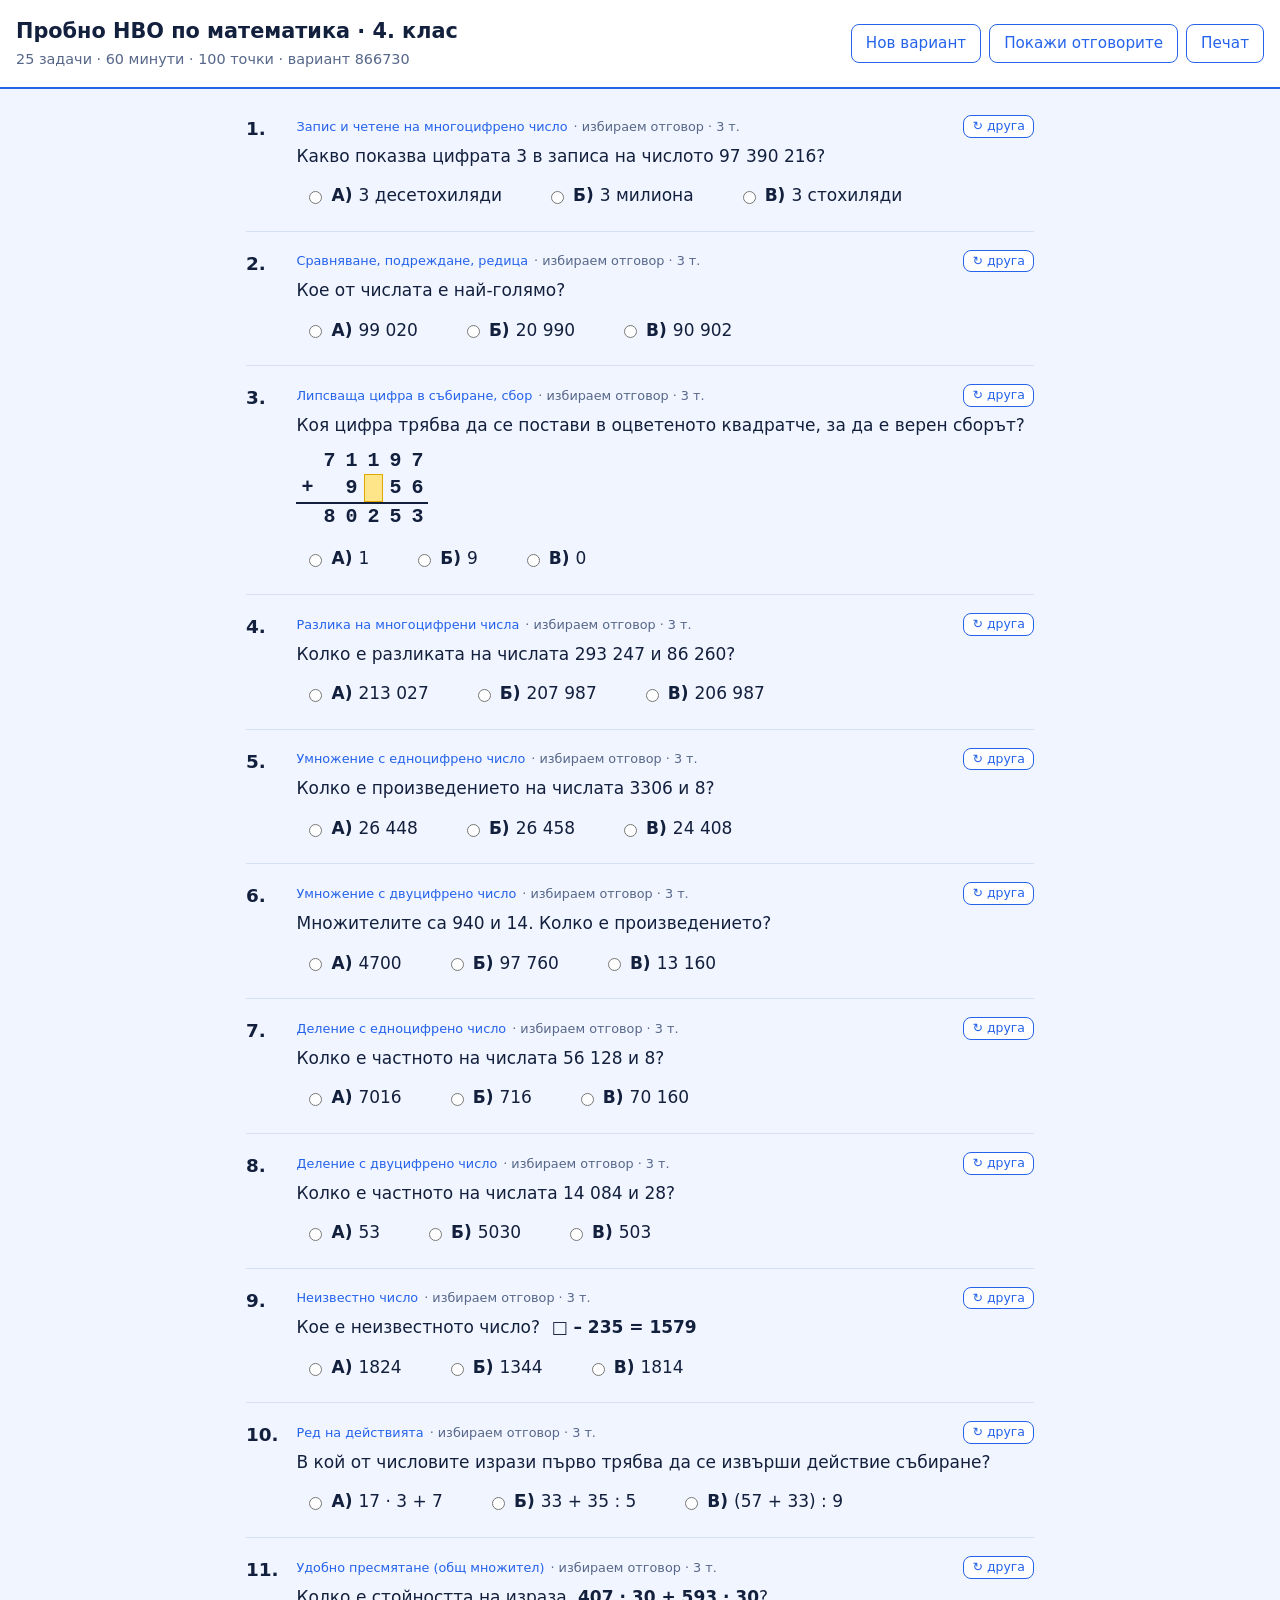
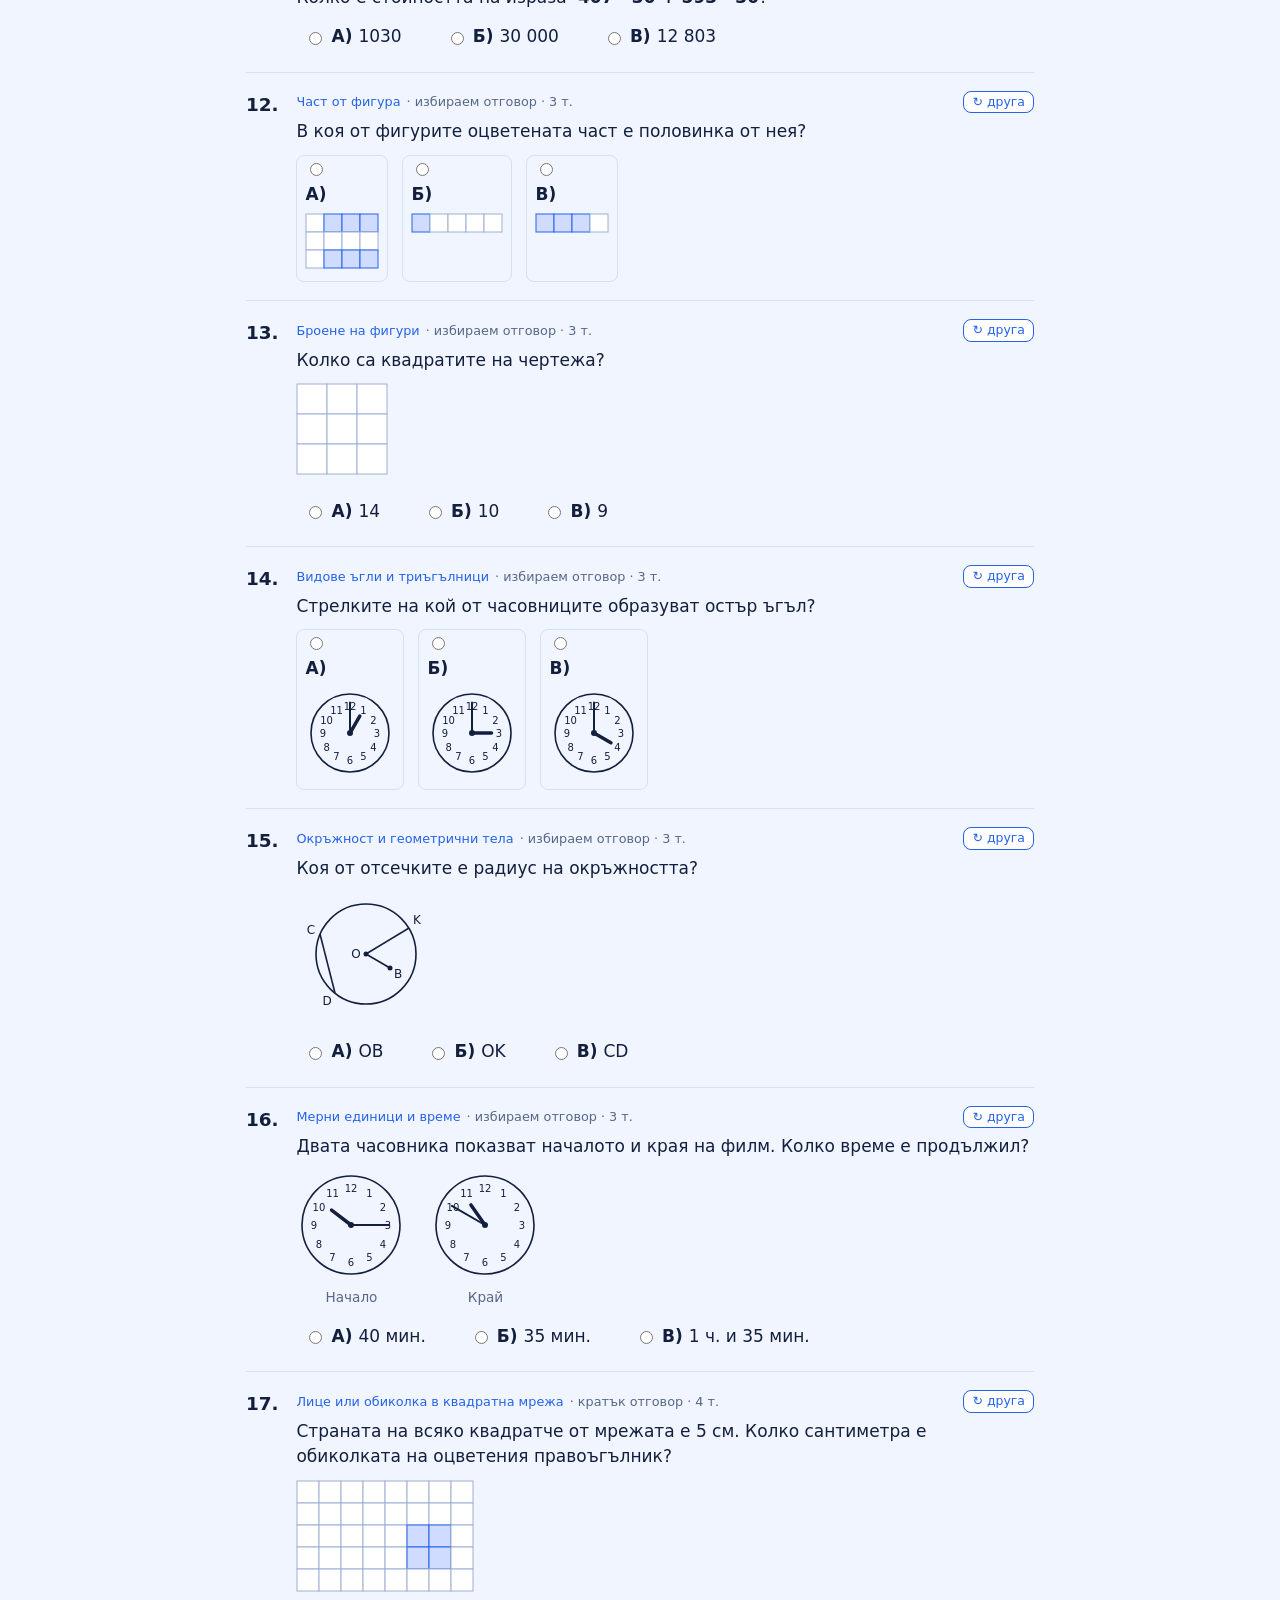
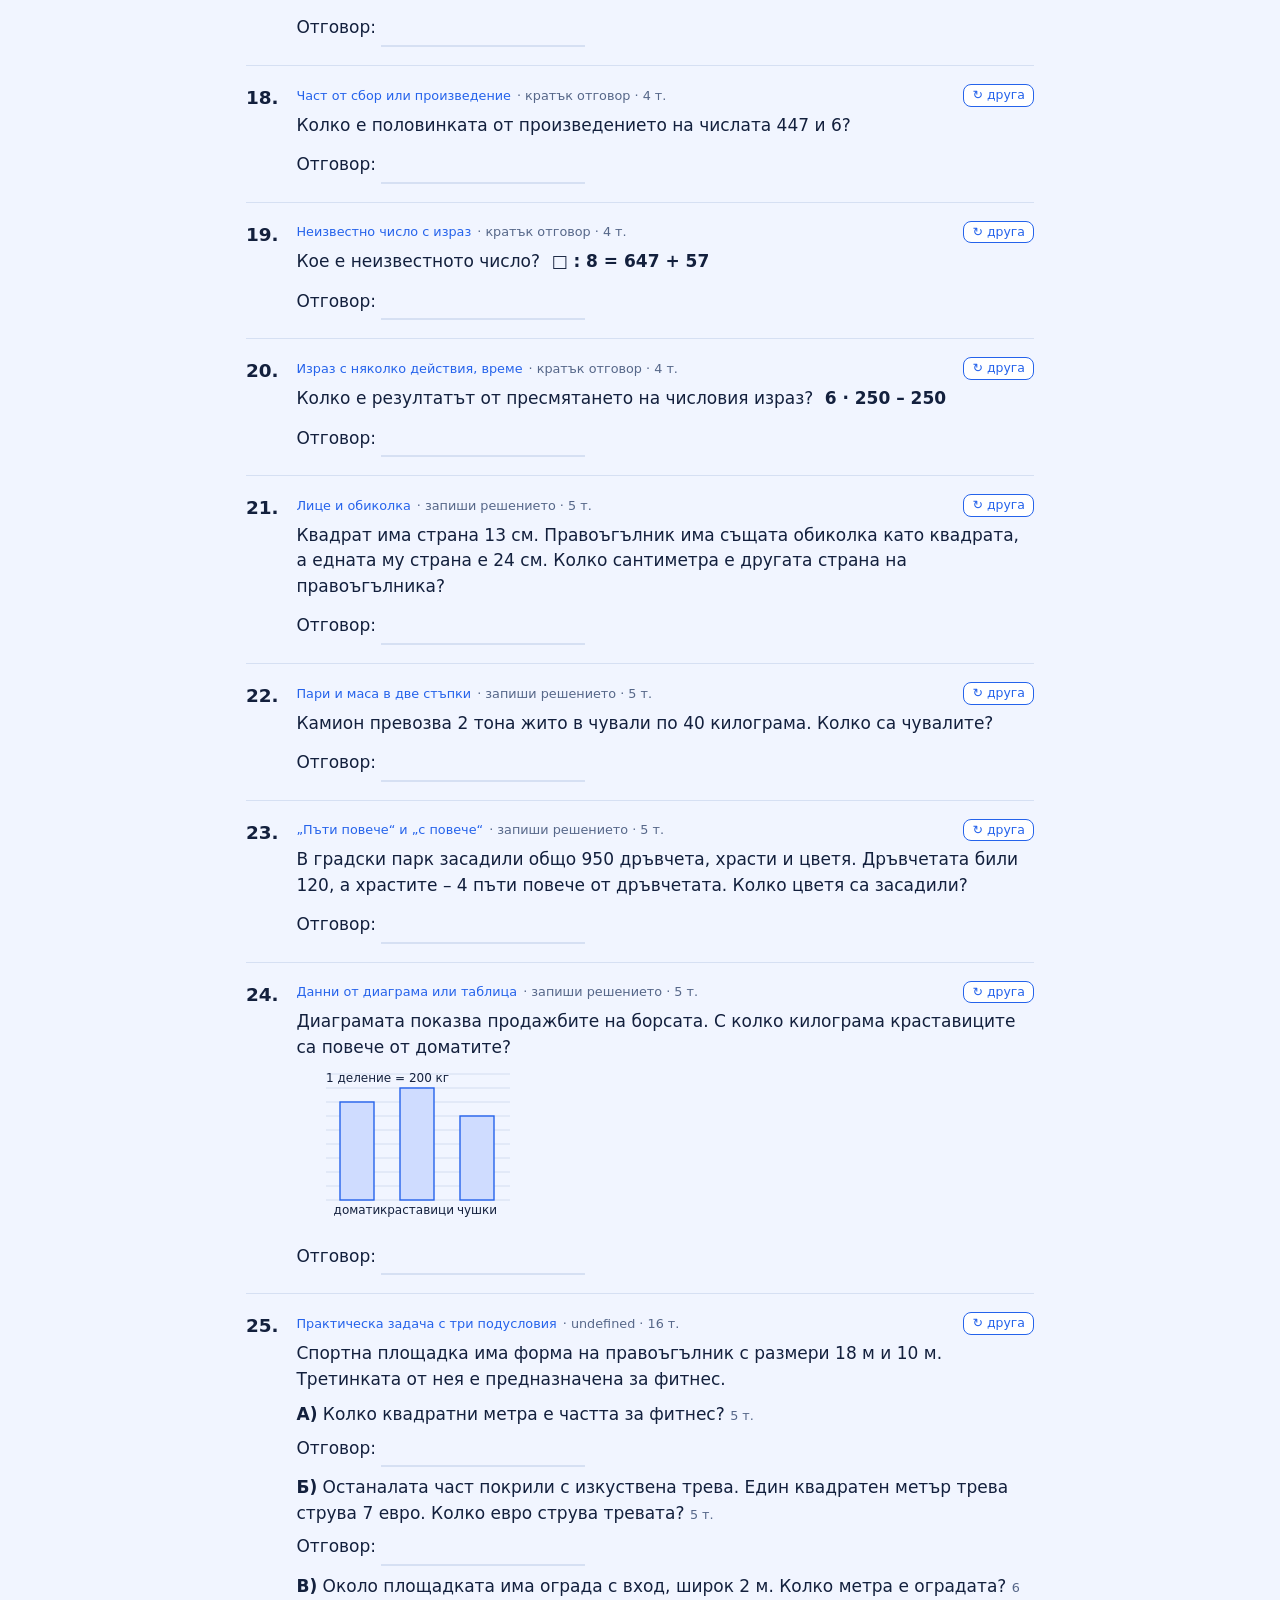
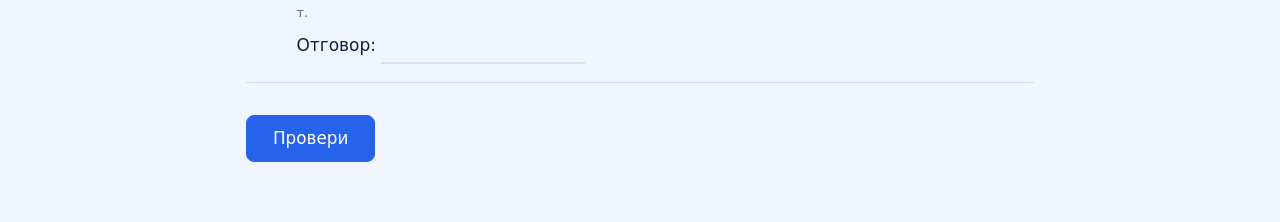
==== print.html @ 080a619b "Публикуване от LTFB 9f6ef37" ====
<!doctype html>
<html lang="bg">
<head>
  <meta charset="utf-8">
  <meta name="viewport" content="width=device-width, initial-scale=1">
  <title>Пробно НВО за печат</title>
  <link id="theme-css" rel="stylesheet" href="themes/blue/theme.css">
  <script src="theme.js"></script>
  <link rel="stylesheet" href="drawings.css">
  <link rel="stylesheet" href="print.css">
</head>
<body>
  <header class="print-header">
    <div>
      <h1>Пробно НВО по математика · 4. клас</h1>
      <p class="subtitle">25 задачи · 60 минути · 100 точки · <span id="variant"></span></p>
    </div>
    <nav class="buttons">
      <button id="new-variant">Нов вариант</button>
      <button id="show-answers" aria-pressed="false">Покажи отговорите</button>
      <button id="print-btn">Печат</button>
    </nav>
  </header>
  <main id="test"></main>
  <footer class="footer-bar">
    <button id="check" class="primary">Провери</button>
    <div id="result" aria-live="polite"></div>
  </footer>
  <script src="core.js"></script>
  <script src="generators.js"></script>
  <script src="print.js"></script>
</body>
</html>
---- themes/blue/theme.css ----
/* Theme "Blue" (the default). The whole look of the app comes from here:
   colours, fonts, shadows, radii, icons and images.
   New theme = a copy of this folder with other values (see ../README.md).
   Paths in url() are relative to app/ (inside a CSS custom property, url() resolves against the stylesheet that uses it). */
:root {
  /* backgrounds */
  --bg-page: #f1f5ff;                     /* pages outside the test */
  --bg-desk: #f2f2f1;                     /* the "desk" under the sheet during a test: a white table */
  --bg-desk-image: url("themes/blue/img/table.svg");
  --veil-rgb: 242, 242, 241;              /* the veil above and below in focus (same colour as the desk) */
  --paper: #ffffff;                       /* the sheet of paper */
  --surface: #ffffff;                     /* cards, buttons, fields */
  --surface-2: #eef3ff;                   /* hover, lightly tinted areas */
  --track: #e2e9f8;                       /* the empty part of the meters */
  --neighbour-veil: rgba(255, 255, 255, .45); /* the veil over the neighbouring tasks */
  --neighbour-veil-blur: 1.6px;

  /* text and lines */
  --ink: #13203d;
  --muted: #566789;
  --line: #d6e0f3;
  --line-strong: #9db0d3;
  --grid: #d3ddf0;                        /* grid lines of charts and diagrams */

  /* accent */
  --accent: #2563eb;
  --accent-dark: #1b4fcf;
  --accent-light: #e5edff;
  --on-accent: #ffffff;                   /* text on the accent */
  --fill: #cfdcff;                        /* filled cells in drawings */
  --yellow: #ffc400;

  /* states */
  --correct: #15934a;
  --correct-bg: #dcf7e6;
  --wrong: #d92d2d;
  --wrong-bg: #fde3e3;
  --stamp: #d92d2d;                       /* the red stamp with the points */
  --important: #a86400;
  --important-bg: #fff3d3;
  --hidden-digit-bg: #ffe58a;             /* the hidden digit □ */
  --hidden-digit-border: #e0a800;

  /* chart series (checked for colour blindness, up to 3 at once) */
  --series-1: #2a78d6;
  --series-2: #eb6834;
  --series-3: #1baf7a;

  /* fonts */
  --font: "Segoe UI", system-ui, -apple-system, sans-serif;
  --font-numbers: ui-monospace, Menlo, monospace;
  --font-stamp: Georgia, serif;
  --font-paper: "Times New Roman", Times, "Liberation Serif", serif;   /* the sheet: like the real MON test (Times 12 pt) */

  /* shape */
  --radius: 10px;
  --radius-large: 14px;
  --radius-paper: 6px;
  --arrow-size: 48px;                     /* the up/down arrows: large, finger-sized */
  --shadow-small: 0 2px 10px rgba(19, 32, 61, .08);
  --shadow-paper: 0 1px 3px rgba(19, 32, 61, .12), 0 18px 50px rgba(19, 32, 61, .14);

  /* icons (masks: the colour comes from the text) and images */
  --icon-sheet: url("themes/blue/icons/sheet.svg");
  --icon-focus: url("themes/blue/icons/focus.svg");
  --icon-up: url("themes/blue/icons/up.svg");
  --icon-down: url("themes/blue/icons/down.svg");
  --icon-exit: url("themes/blue/icons/exit.svg");
  --logo: url("themes/blue/img/logo.svg");
  --avatar: url("themes/blue/img/avatar.png");   /* the fluffy mascot on the home page (pose "reading" from assets/mascot/poses-12.png) */
}
---- drawings.css ----
/* Task drawings: shared by all pages */
.diagram { max-width: 100%; height: auto; }
.diagram .fig, .diagram .clock-face { fill: none; stroke: var(--ink); stroke-width: 1.6; }
.diagram .hidden-edge { stroke-dasharray: 4 3; stroke-width: 1.1; }
.diagram .cell { fill: var(--paper); stroke: var(--line-strong); stroke-width: 1; }
.diagram .cell.filled { fill: var(--fill); stroke: var(--accent); }
.diagram .hand { stroke: var(--ink); stroke-width: 2; stroke-linecap: round; }
.diagram .hand.thick { stroke-width: 3.5; }
.diagram .clock-digit { font-size: 10px; fill: var(--ink); }
.diagram .dot { fill: var(--ink); }
.diagram .label { font-size: 12px; fill: var(--ink); }
.diagram .grid-line { stroke: var(--grid); stroke-width: 1; }
.diagram .bar { fill: var(--fill); stroke: var(--accent); stroke-width: 1.4; }
.clock-pair { display: flex; gap: 24px; }
.clock-pair figure { margin: 0; text-align: center; }
.clock-pair figcaption { font-size: .85rem; color: var(--muted); }
.column-sum { font: 600 20px/1.3 var(--font-numbers); border-collapse: collapse; }
.column-sum td { width: 1.1em; text-align: center; padding: 0; }
.column-sum .sum-line td { border-top: 2px solid var(--ink); }
.hidden-digit { display: inline-block; width: .95em; background: var(--hidden-digit-bg); border: 1px solid var(--hidden-digit-border); color: transparent; }
.data-table { border-collapse: collapse; font-size: .95rem; }
.data-table th, .data-table td { border: 1px solid var(--line); padding: 4px 10px; text-align: left; }
.data-table th { background: var(--surface-2); }
---- print.css ----
* { box-sizing: border-box; }
body { margin: 0; background: var(--bg-page); color: var(--ink); font: 17px/1.5 var(--font); }
.print-header { display: flex; flex-wrap: wrap; gap: 12px; justify-content: space-between; align-items: center; padding: 16px; border-bottom: 2px solid var(--accent); background: var(--surface); position: sticky; top: 0; z-index: 2; }
h1 { font-size: 1.3rem; margin: 0; }
.subtitle { margin: 2px 0 0; color: var(--muted); font-size: .9rem; }
.buttons { display: flex; gap: 8px; flex-wrap: wrap; }
button { font: inherit; font-size: .95rem; padding: 7px 14px; border: 1px solid var(--accent); border-radius: 8px; background: var(--surface); color: var(--accent); cursor: pointer; }
button:hover, button[aria-pressed="true"] { background: var(--accent); color: var(--on-accent); }
.primary { background: var(--accent); color: var(--on-accent); font-size: 1.05rem; padding: 10px 26px; }

main { max-width: 820px; margin: 0 auto; padding: 8px 16px 24px; }
.task { display: flex; gap: 10px; padding: 18px 0; border-bottom: 1px solid var(--line); }
.number { font-weight: 700; font-size: 1.15rem; min-width: 2.2em; }
.task-content { flex: 1; min-width: 0; }
.meta { color: var(--muted); font-size: .8rem; display: flex; gap: 6px; align-items: center; flex-wrap: wrap; }
.template-name { color: var(--accent); }
.another { margin-left: auto; padding: 1px 8px; font-size: .78rem; }
.task-text { margin: 6px 0 10px; }
.expr { white-space: nowrap; font-weight: 600; margin-left: 6px; }
.drawing { margin: 4px 0 12px; overflow-x: auto; }
.choices { display: flex; flex-wrap: wrap; gap: 6px 28px; }
.choices.has-drawings { gap: 14px; }
.option { display: flex; align-items: center; gap: 6px; padding: 4px 8px; border-radius: 8px; cursor: pointer; }
.option:hover { background: var(--surface-2); }
.has-drawings .option { flex-direction: column; align-items: flex-start; border: 1px solid var(--line); }
.free-answer input { font: inherit; width: 12em; padding: 4px 8px; border: none; border-bottom: 2px solid var(--line); background: transparent; }
.free-answer input:focus { outline: none; border-bottom-color: var(--accent); }
.part p { margin: 8px 0 4px; }
.pts { color: var(--muted); font-size: .8rem; }

.solution { display: none; margin: 10px 0 0; padding: 8px 12px; background: var(--accent-light); border-left: 3px solid var(--accent); font-size: .92rem; }
.answers-shown .solution, .checked .solution { display: block; }
.checked .correct .number { color: var(--correct); }
.checked .wrong .number { color: var(--wrong); }
.checked .option.correct-option, .answers-shown .option.correct-option { outline: 2px solid var(--correct); }

.footer-bar { max-width: 820px; margin: 0 auto; padding: 8px 16px 48px; display: flex; flex-direction: column; gap: 12px; align-items: flex-start; }
#result { font-size: 1.1rem; }
.note { display: block; color: var(--muted); font-size: .85rem; }

@media print {
  .print-header { position: static; border: none; }
  .buttons, .another, .footer-bar, .meta .template-name { display: none; }
  .task { break-inside: avoid; }
  .answers-shown .solution { display: block; }
}
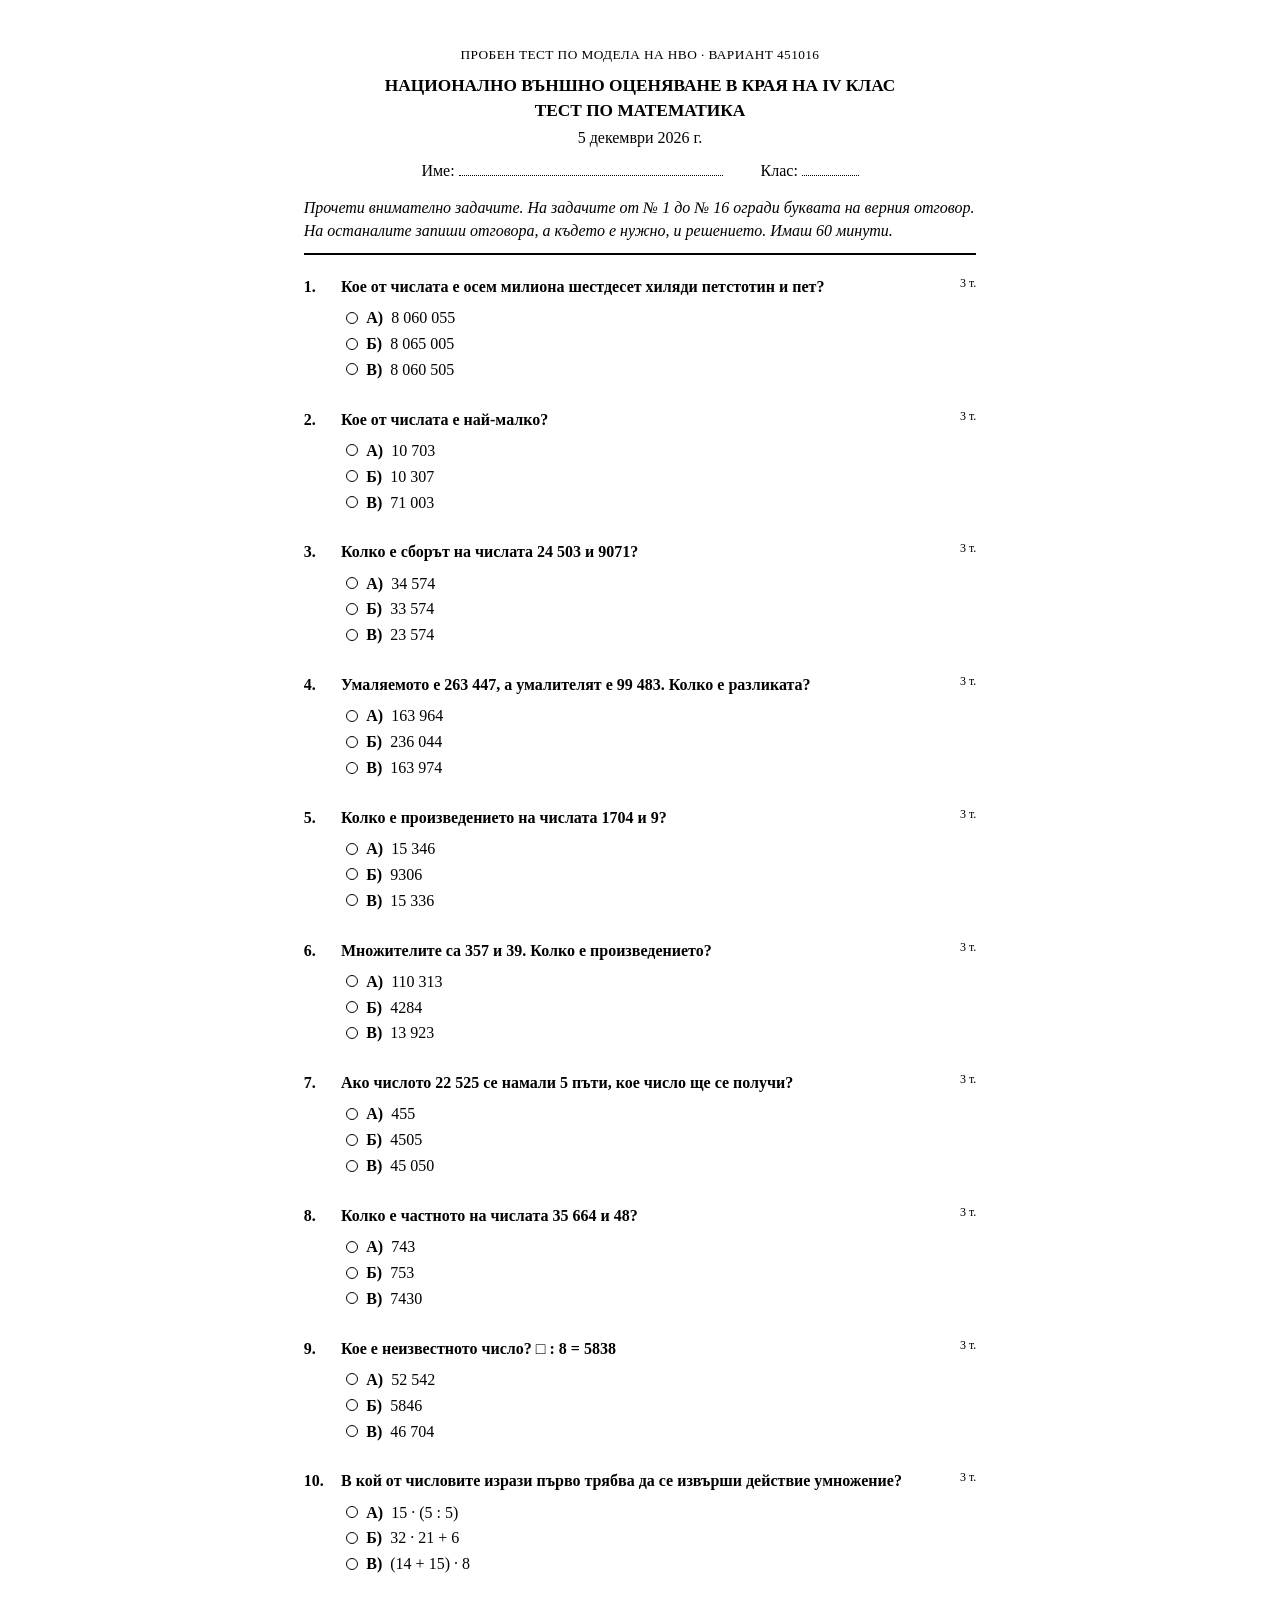
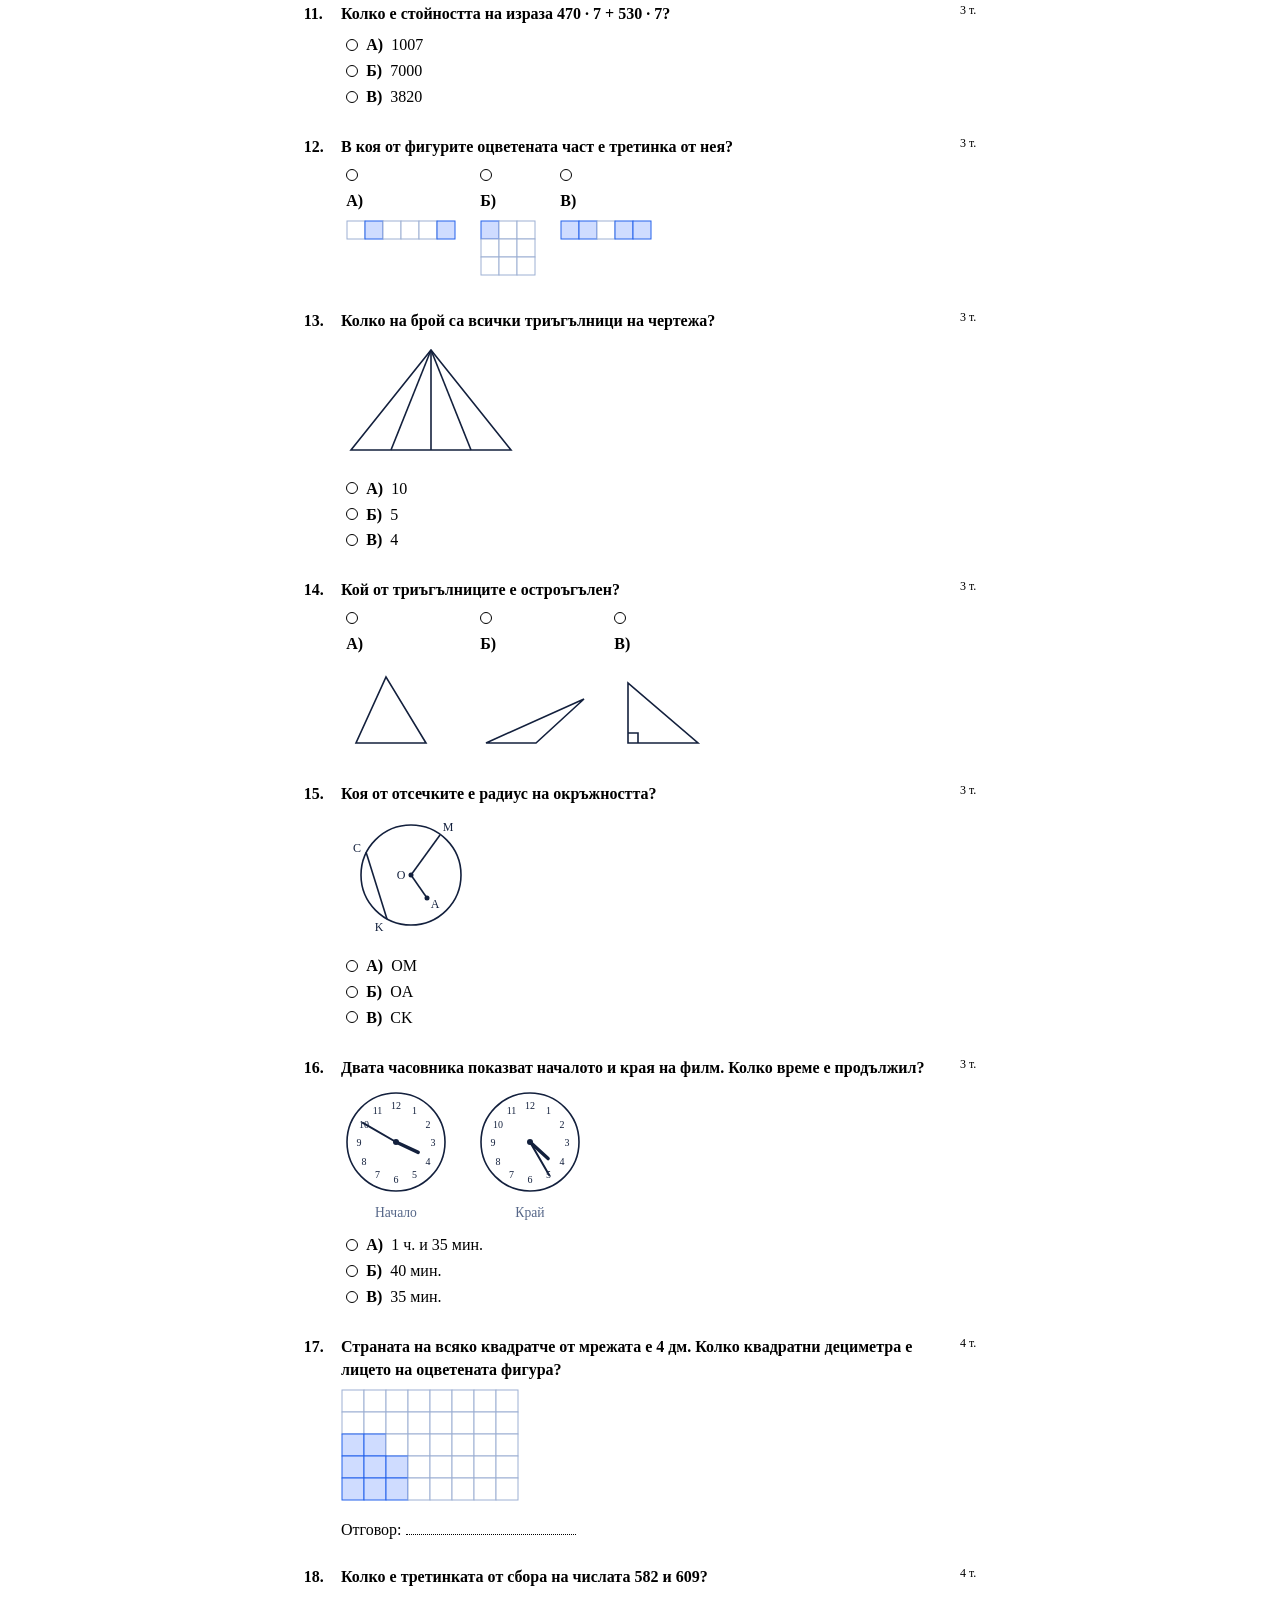
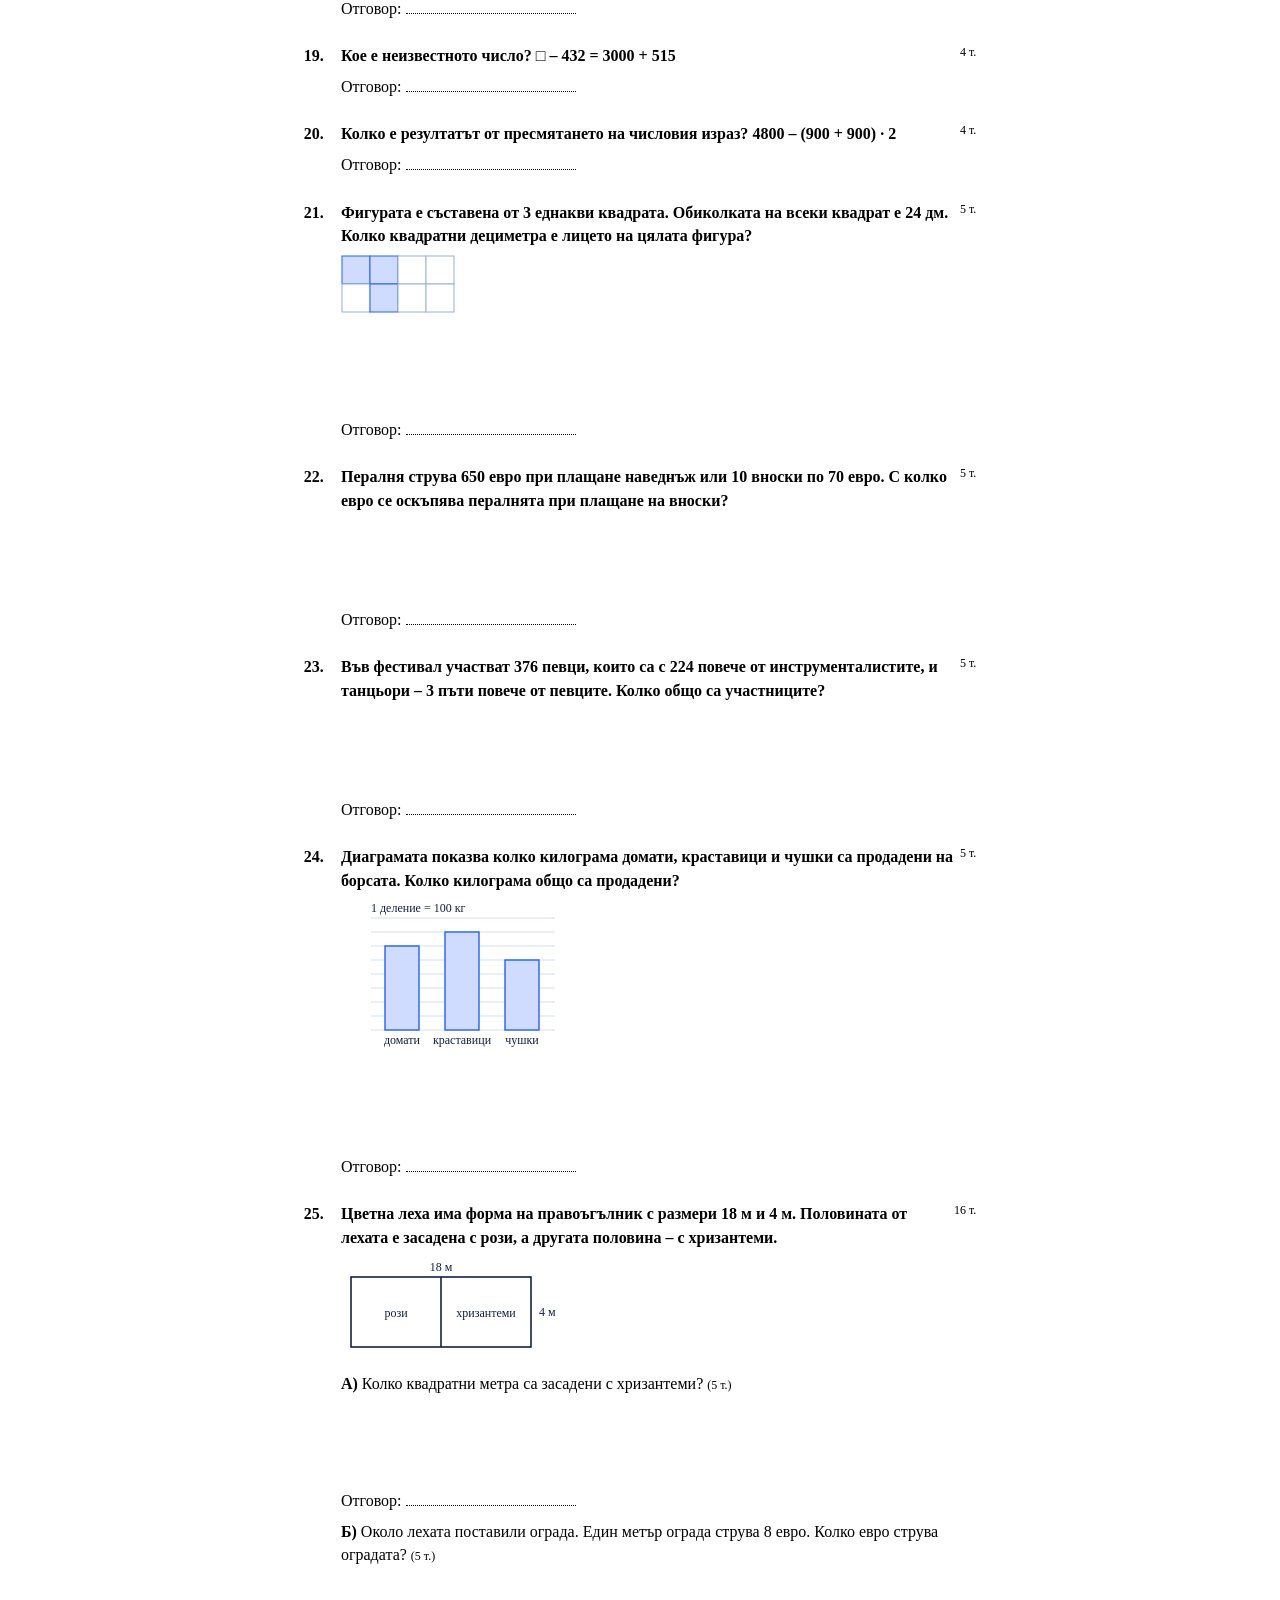
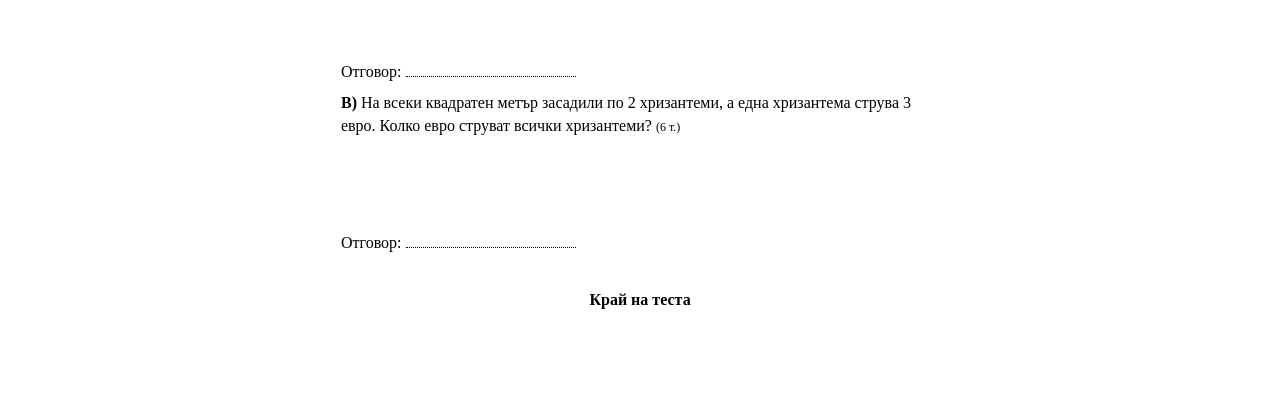
==== commit df6f1782: "Публикуване от LTFB 4da4e18" ====
--- a/print.html
+++ b/print.html
@@ -3,29 +3,14 @@
 <head>
   <meta charset="utf-8">
   <meta name="viewport" content="width=device-width, initial-scale=1">
-  <title>Пробно НВО за печат</title>
-  <link id="theme-css" rel="stylesheet" href="themes/blue/theme.css">
-  <script src="theme.js"></script>
+  <title>Пробен тест по математика · IV клас</title>
+  <!-- no theme.js: inside LevAcademy this tab is sandboxed and has no localStorage; the drawings only need the variables -->
+  <link rel="stylesheet" href="themes/blue/theme.css">
   <link rel="stylesheet" href="drawings.css">
   <link rel="stylesheet" href="print.css">
 </head>
 <body>
-  <header class="print-header">
-    <div>
-      <h1>Пробно НВО по математика · 4. клас</h1>
-      <p class="subtitle">25 задачи · 60 минути · 100 точки · <span id="variant"></span></p>
-    </div>
-    <nav class="buttons">
-      <button id="new-variant">Нов вариант</button>
-      <button id="show-answers" aria-pressed="false">Покажи отговорите</button>
-      <button id="print-btn">Печат</button>
-    </nav>
-  </header>
-  <main id="test"></main>
-  <footer class="footer-bar">
-    <button id="check" class="primary">Провери</button>
-    <div id="result" aria-live="polite"></div>
-  </footer>
+  <main id="doc"></main>
   <script src="core.js"></script>
   <script src="generators.js"></script>
   <script src="print.js"></script>
--- a/themes/blue/theme.css
+++ b/themes/blue/theme.css
@@ -35,6 +35,7 @@
   --correct-bg: #dcf7e6;
   --wrong: #d92d2d;
   --wrong-bg: #fde3e3;
+  --score: #e8663a;                       /* the practice score panel */
   --stamp: #d92d2d;                       /* the red stamp with the points */
   --important: #a86400;
   --important-bg: #fff3d3;
@@ -66,6 +67,7 @@
   --icon-up: url("themes/blue/icons/up.svg");
   --icon-down: url("themes/blue/icons/down.svg");
   --icon-exit: url("themes/blue/icons/exit.svg");
+  --icon-print: url("themes/blue/icons/print.svg");
   --logo: url("themes/blue/img/logo.svg");
   --avatar: url("themes/blue/img/avatar.png");   /* the fluffy mascot on the home page (pose "reading" from assets/mascot/poses-12.png) */
 }
--- a/print.css
+++ b/print.css
@@ -1,46 +1,37 @@
+/* The test as a plain A4 document. Black on white on purpose (a printed sheet, not the app's look):
+   only the drawings take their colours from the theme. On screen it shows as an A4-wide page. */
+@page { size: A4; margin: 15mm 16mm 16mm; }
 * { box-sizing: border-box; }
-body { margin: 0; background: var(--bg-page); color: var(--ink); font: 17px/1.5 var(--font); }
-.print-header { display: flex; flex-wrap: wrap; gap: 12px; justify-content: space-between; align-items: center; padding: 16px; border-bottom: 2px solid var(--accent); background: var(--surface); position: sticky; top: 0; z-index: 2; }
-h1 { font-size: 1.3rem; margin: 0; }
-.subtitle { margin: 2px 0 0; color: var(--muted); font-size: .9rem; }
-.buttons { display: flex; gap: 8px; flex-wrap: wrap; }
-button { font: inherit; font-size: .95rem; padding: 7px 14px; border: 1px solid var(--accent); border-radius: 8px; background: var(--surface); color: var(--accent); cursor: pointer; }
-button:hover, button[aria-pressed="true"] { background: var(--accent); color: var(--on-accent); }
-.primary { background: var(--accent); color: var(--on-accent); font-size: 1.05rem; padding: 10px 26px; }
+html, body { background: #fff; color: #000; }
+body { margin: 0; font: 12pt/1.45 var(--font-paper); }
+main { max-width: 178mm; margin: 0 auto; padding: 12mm 0 20mm; }
 
-main { max-width: 820px; margin: 0 auto; padding: 8px 16px 24px; }
-.task { display: flex; gap: 10px; padding: 18px 0; border-bottom: 1px solid var(--line); }
-.number { font-weight: 700; font-size: 1.15rem; min-width: 2.2em; }
-.task-content { flex: 1; min-width: 0; }
-.meta { color: var(--muted); font-size: .8rem; display: flex; gap: 6px; align-items: center; flex-wrap: wrap; }
-.template-name { color: var(--accent); }
-.another { margin-left: auto; padding: 1px 8px; font-size: .78rem; }
-.task-text { margin: 6px 0 10px; }
-.expr { white-space: nowrap; font-weight: 600; margin-left: 6px; }
-.drawing { margin: 4px 0 12px; overflow-x: auto; }
-.choices { display: flex; flex-wrap: wrap; gap: 6px 28px; }
-.choices.has-drawings { gap: 14px; }
-.option { display: flex; align-items: center; gap: 6px; padding: 4px 8px; border-radius: 8px; cursor: pointer; }
-.option:hover { background: var(--surface-2); }
-.has-drawings .option { flex-direction: column; align-items: flex-start; border: 1px solid var(--line); }
-.free-answer input { font: inherit; width: 12em; padding: 4px 8px; border: none; border-bottom: 2px solid var(--line); background: transparent; }
-.free-answer input:focus { outline: none; border-bottom-color: var(--accent); }
-.part p { margin: 8px 0 4px; }
-.pts { color: var(--muted); font-size: .8rem; }
+.doc-header { text-align: center; border-bottom: 1.5pt solid #000; padding-bottom: 8pt; margin-bottom: 6pt; }
+.variant { margin: 0 0 6pt; font-size: 10pt; text-transform: uppercase; letter-spacing: .03em; }
+h1 { font-size: 13pt; margin: 0; text-transform: uppercase; }
+.date { margin: 2pt 0 8pt; }
+.fields { display: flex; justify-content: center; gap: 28pt; }
+.instructions { text-align: left; font-style: italic; margin: 10pt 0 0; }
+.line { display: inline-block; border-bottom: 1pt dotted #000; vertical-align: baseline; width: 45mm; height: 1em; }
+.line.long { width: 70mm; }
+.line.short { width: 15mm; }
 
-.solution { display: none; margin: 10px 0 0; padding: 8px 12px; background: var(--accent-light); border-left: 3px solid var(--accent); font-size: .92rem; }
-.answers-shown .solution, .checked .solution { display: block; }
-.checked .correct .number { color: var(--correct); }
-.checked .wrong .number { color: var(--wrong); }
-.checked .option.correct-option, .answers-shown .option.correct-option { outline: 2px solid var(--correct); }
-
-.footer-bar { max-width: 820px; margin: 0 auto; padding: 8px 16px 48px; display: flex; flex-direction: column; gap: 12px; align-items: flex-start; }
-#result { font-size: 1.1rem; }
-.note { display: block; color: var(--muted); font-size: .85rem; }
+.task { display: grid; grid-template-columns: 2em 1fr auto; gap: 0 4pt; padding: 9pt 0; break-inside: avoid; }
+.number { font-weight: 700; }
+.points { font-size: 9pt; white-space: nowrap; }
+.task-text { margin: 0 0 6pt; font-weight: 700; }
+.drawing { margin: 2pt 0 8pt; }
+.choices { list-style: none; margin: 0; padding: 0 0 0 4pt; }
+.choices li { display: flex; align-items: center; gap: 6pt; margin: 2pt 0; }
+.choices.has-drawings { display: flex; flex-wrap: wrap; gap: 10pt 18pt; }
+.choices.has-drawings li { flex-direction: column; align-items: flex-start; }
+.circle { width: 9pt; height: 9pt; border: 1pt solid #000; border-radius: 50%; flex: none; }
+.part p { margin: 6pt 0 2pt; }
+.pts { font-size: 9pt; }
+.work { height: 22mm; }
+.answer { margin: 4pt 0 0; }
+.end { text-align: center; font-weight: 700; margin-top: 14pt; }
 
 @media print {
-  .print-header { position: static; border: none; }
-  .buttons, .another, .footer-bar, .meta .template-name { display: none; }
-  .task { break-inside: avoid; }
-  .answers-shown .solution { display: block; }
+  main { max-width: none; padding: 0; }
 }
